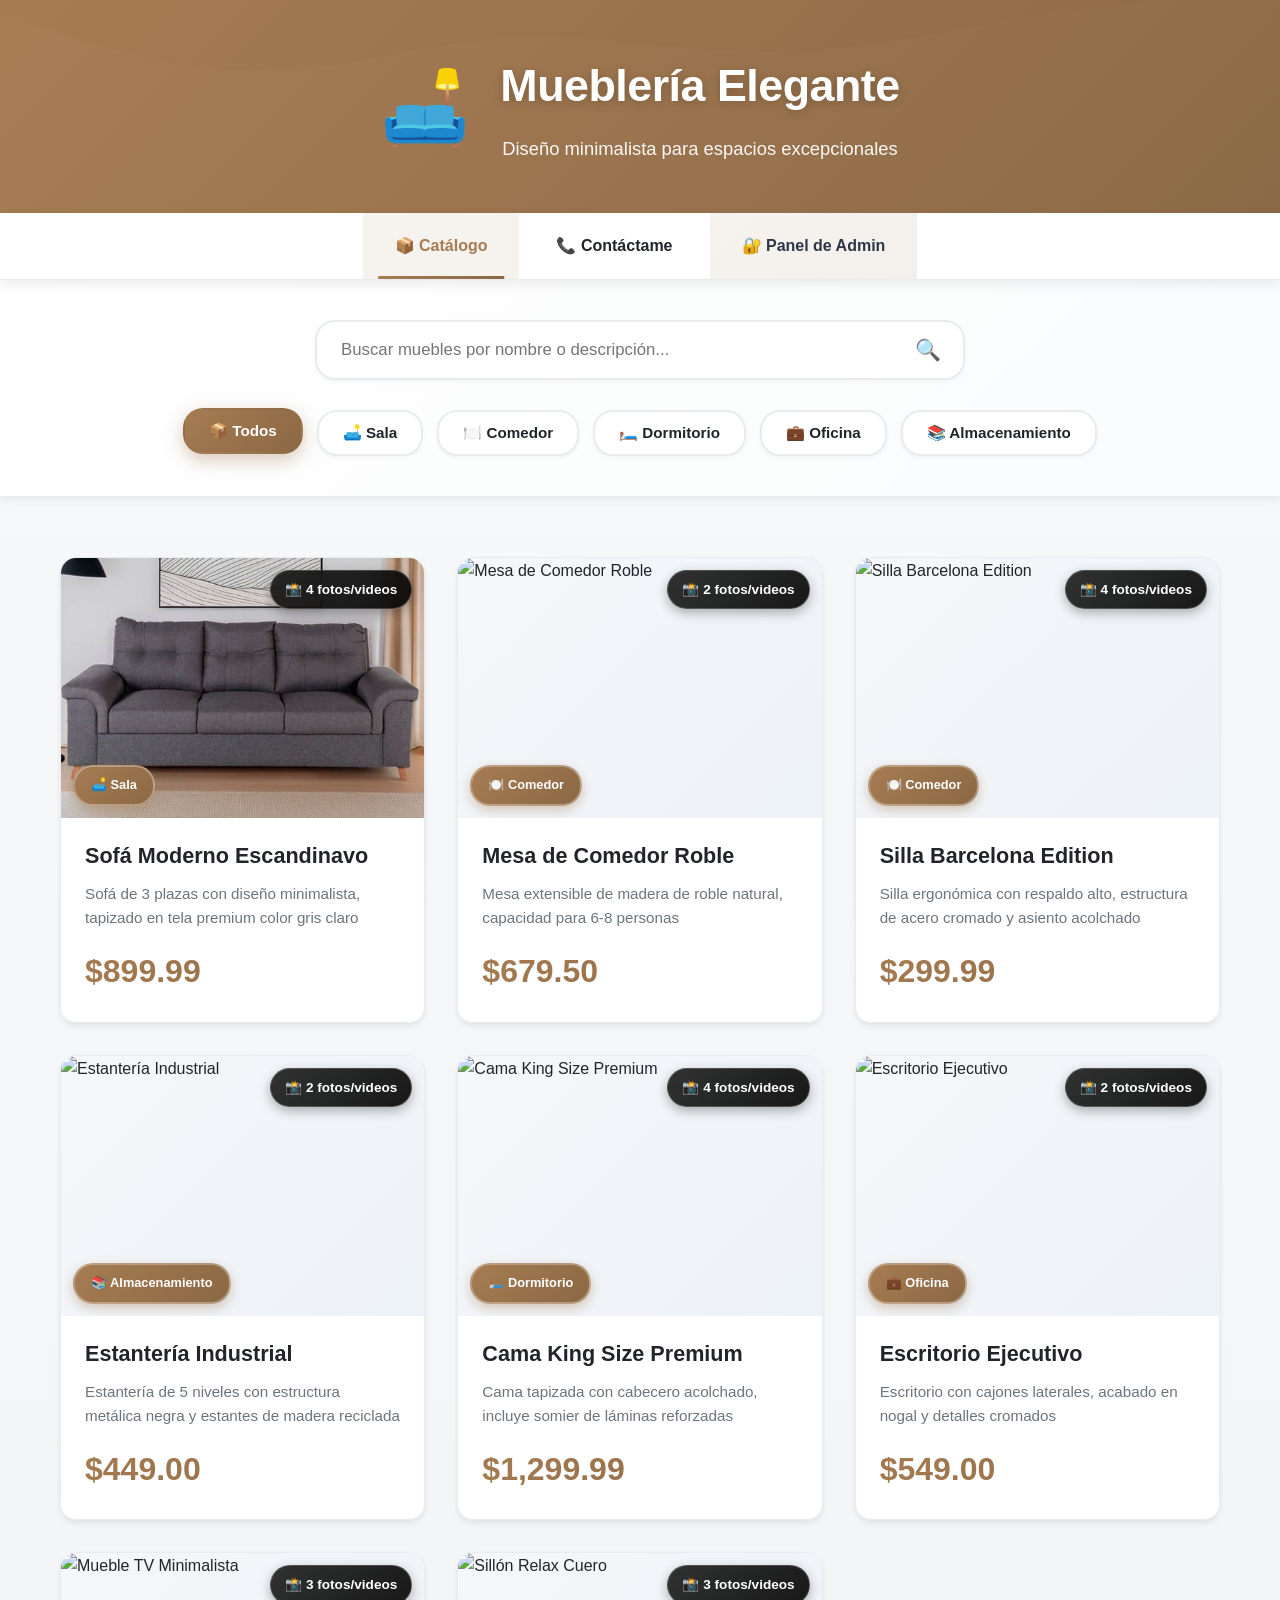
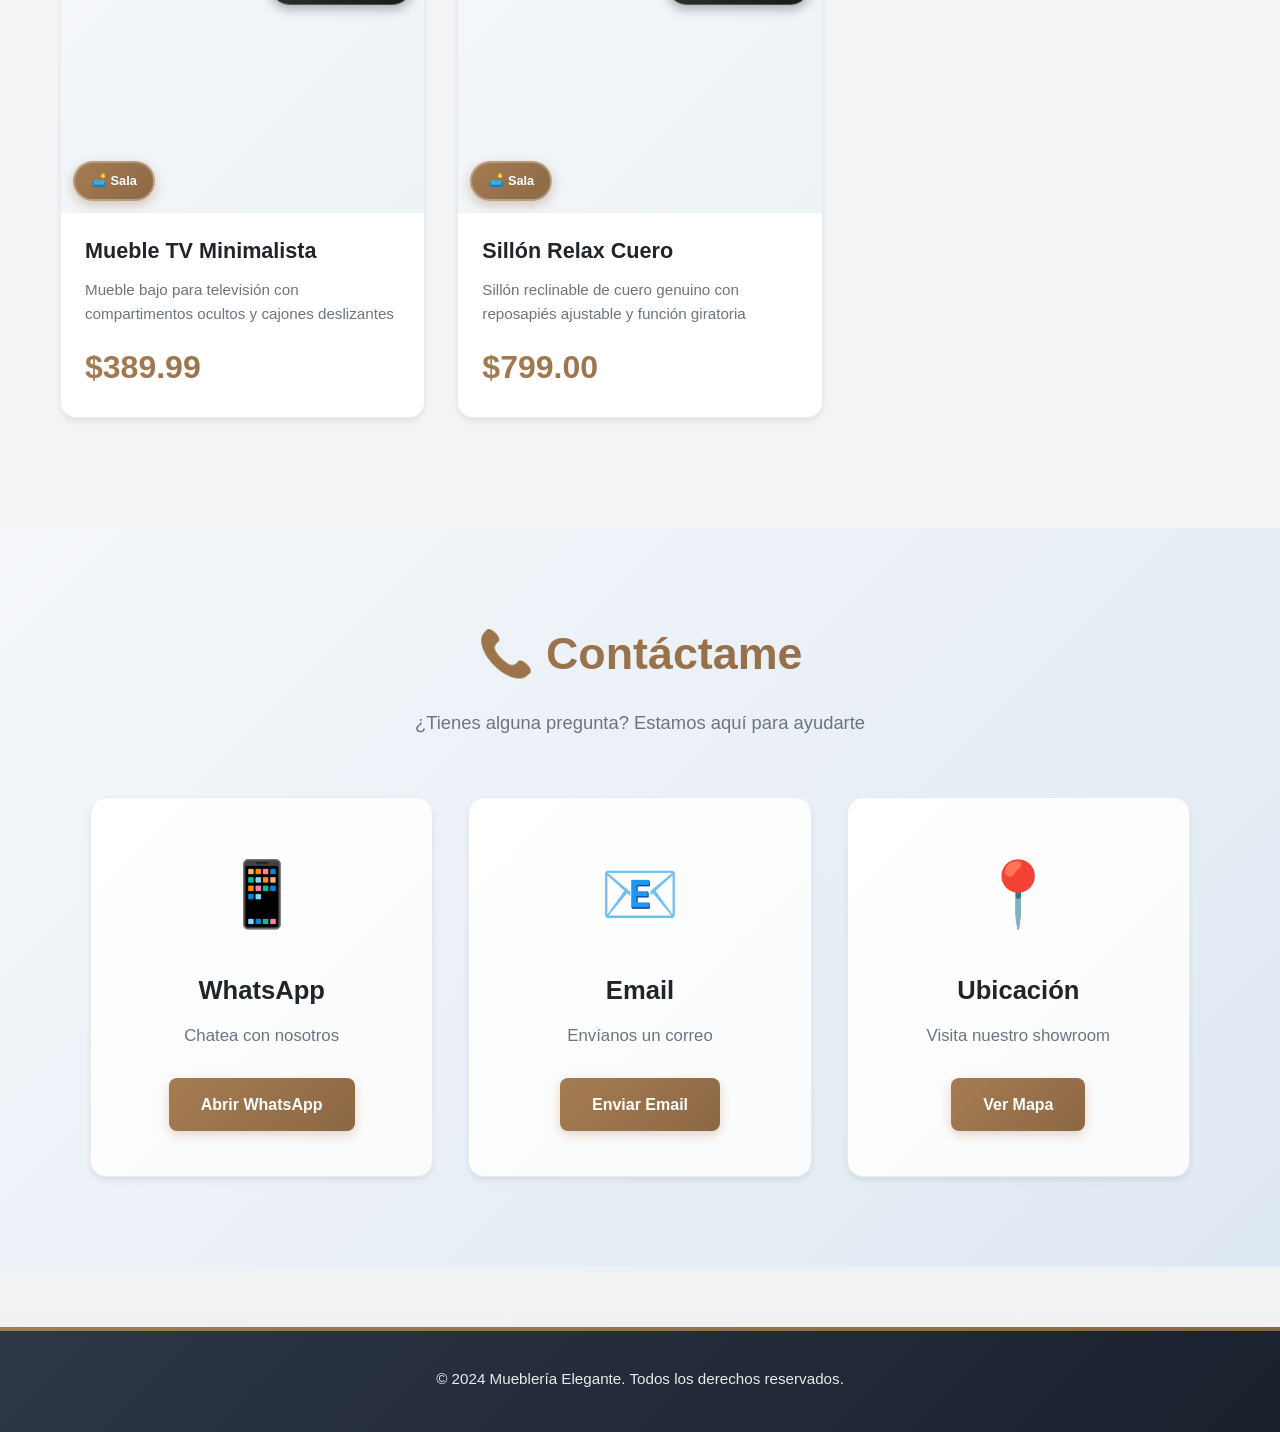
==== index.html @ bec42046 "Initial commit" ====
<!DOCTYPE html>
<html lang="es">
<head>
    <meta charset="UTF-8">
    <meta name="viewport" content="width=device-width, initial-scale=1.0">
    <title>Catálogo de Muebles Premium | Diseño & Confort</title>
    <link rel="stylesheet" href="style.css">
</head>
<body>
    <header class="header">
        <div class="container">
            <div class="header-content">
                <!-- Logo de la Tienda -->
                <div class="logo-container">
                    <img src="imagenes/logo.png" alt="Logo Mueblería" class="logo-image" onerror="this.style.display='none'; this.nextElementSibling.style.display='block';">
                    <div class="logo-placeholder" style="display: none;">🛋️</div>
                </div>
                
                <!-- Texto del Header -->
                <div class="header-text">
                    <h1 class="logo">Mueblería Elegante</h1>
                    <p class="tagline">Diseño minimalista para espacios excepcionales</p>
                </div>
            </div>
        </div>
    </header>

    <!-- Barra de Navegación -->
    <nav class="navbar">
        <div class="container">
            <ul class="nav-menu">
                <li><a href="#catalogo" class="nav-link active">📦 Catálogo</a></li>
                <li><a href="#contacto" class="nav-link">📞 Contáctame</a></li>
                <li><a href="#" id="btnAdmin" class="nav-link nav-admin">🔐 Panel de Admin</a></li>
            </ul>
        </div>
    </nav>

    <section class="search-section">
        <div class="container">
            <div class="search-box">
                <input 
                    type="text" 
                    id="searchInput" 
                    placeholder="Buscar muebles por nombre o descripción..." 
                    class="search-input"
                >
                <span class="search-icon">🔍</span>
            </div>
            
            <!-- Filtro de Categorías -->
            <div class="filter-categories">
                <button class="category-btn active" data-category="todos">
                    📦 Todos
                </button>
                <button class="category-btn" data-category="Sala">
                    🛋️ Sala
                </button>
                <button class="category-btn" data-category="Comedor">
                    🍽️ Comedor
                </button>
                <button class="category-btn" data-category="Dormitorio">
                    🛏️ Dormitorio
                </button>
                <button class="category-btn" data-category="Oficina">
                    💼 Oficina
                </button>
                <button class="category-btn" data-category="Almacenamiento">
                    📚 Almacenamiento
                </button>
            </div>
        </div>
    </section>

    <main class="main-content" id="catalogo">
        <div class="container">
            <!-- Animación de Carga -->
            <div id="loadingScreen" class="loading-screen">
                <div class="loading-content">
                    <div class="spinner"></div>
                    <p class="loading-text">Cargando catálogo...</p>
                    <p class="loading-subtext">📊 Conectando con Google Sheets</p>
                </div>
            </div>
            
            <div id="catalogoMuebles" class="catalogo-grid">
                <!-- Los muebles se cargarán dinámicamente aquí -->
            </div>
            <div id="noResults" class="no-results" style="display: none;">
                <p>No se encontraron muebles que coincidan con tu búsqueda.</p>
            </div>
        </div>
    </main>

    <!-- Modal de Galería -->
    <div id="modalGaleria" class="modal-overlay">
        <div class="modal-container">
            <button class="modal-close" id="closeModal" aria-label="Cerrar">
                <span>×</span>
            </button>
            
            <div class="modal-content">
                <!-- Información del Producto -->
                <div class="modal-info">
                    <h2 id="modalNombre" class="modal-nombre"></h2>
                    <p id="modalDescripcion" class="modal-descripcion"></p>
                    <div id="modalPrecio" class="modal-precio"></div>
                </div>

                <!-- Galería/Slider -->
                <div class="modal-galeria">
                    <button class="galeria-btn galeria-btn-prev" id="btnPrev" aria-label="Anterior">
                        ‹
                    </button>
                    
                    <div class="galeria-main" id="galeriaMain">
                        <!-- Imágenes y videos se cargarán aquí dinámicamente -->
                    </div>
                    
                    <button class="galeria-btn galeria-btn-next" id="btnNext" aria-label="Siguiente">
                        ›
                    </button>
                    
                    <!-- Indicadores -->
                    <div class="galeria-indicadores" id="galeriaIndicadores"></div>
                </div>

                <!-- Botón de WhatsApp -->
                <div class="modal-actions">
                    <a 
                        href="#" 
                        id="modalWhatsapp" 
                        target="_blank" 
                        class="btn-whatsapp btn-whatsapp-large"
                        rel="noopener noreferrer"
                    >
                        📱 Consultar por WhatsApp
                    </a>
                </div>
            </div>
        </div>
    </div>

    <!-- Modal de Login -->
    <div id="modalLogin" class="modal-overlay modal-login">
        <div class="modal-container modal-login-container">
            <button class="modal-close" id="closeLogin" aria-label="Cerrar">
                <span>×</span>
            </button>
            
            <div class="login-content">
                <h2 class="login-title">🔐 Panel de Administración</h2>
                <p class="login-subtitle">Ingresa tus credenciales</p>
                
                <form id="formLogin" class="login-form">
                    <div class="form-group">
                        <label for="loginUsuario">👤 Usuario</label>
                        <input 
                            type="text" 
                            id="loginUsuario" 
                            placeholder="Ingresa tu usuario"
                            autocomplete="username"
                            required
                        >
                    </div>
                    
                    <div class="form-group">
                        <label for="loginPassword">🔑 Contraseña</label>
                        <input 
                            type="password" 
                            id="loginPassword" 
                            placeholder="Ingresa tu contraseña"
                            autocomplete="current-password"
                            required
                        >
                    </div>
                    
                    <div id="loginError" class="login-error" style="display: none;">
                        ❌ Credenciales incorrectas
                    </div>
                    
                    <button type="submit" class="btn-login">
                        ✅ Ingresar al Panel
                    </button>
                </form>
                
                <div class="login-hint">
                    <small>💡 Credenciales de prueba: admin / admin123</small>
                </div>
            </div>
        </div>
    </div>

    <!-- Sección de Contacto -->
    <section id="contacto" class="contacto-section">
        <div class="container">
            <h2 class="contacto-title">📞 Contáctame</h2>
            <p class="contacto-subtitle">¿Tienes alguna pregunta? Estamos aquí para ayudarte</p>
            
            <div class="contacto-grid">
                <div class="contacto-card">
                    <div class="contacto-icon">
                        📱
                    </div>
                    <h3>WhatsApp</h3>
                    <p>Chatea con nosotros</p>
                    <a href="https://wa.me/1234567890" target="_blank" rel="noopener noreferrer" class="btn-contacto">
                        Abrir WhatsApp
                    </a>
                </div>
                
                <div class="contacto-card">
                    <div class="contacto-icon">
                        📧
                    </div>
                    <h3>Email</h3>
                    <p>Envíanos un correo</p>
                    <a href="mailto:contacto@muebleria.com" class="btn-contacto">
                        Enviar Email
                    </a>
                </div>
                
                <div class="contacto-card">
                    <div class="contacto-icon">
                        📍
                    </div>
                    <h3>Ubicación</h3>
                    <p>Visita nuestro showroom</p>
                    <a href="#" class="btn-contacto">
                        Ver Mapa
                    </a>
                </div>
            </div>
        </div>
    </section>

    <footer class="footer">
        <div class="container">
            <p>&copy; 2024 Mueblería Elegante. Todos los derechos reservados.</p>
        </div>
    </footer>

    <script src="app.js"></script>
</body>
</html>
---- style.css ----
/* Reset y Variables */
* {
    margin: 0;
    padding: 0;
    box-sizing: border-box;
}

:root {
    --color-fondo: #F8F9FA;
    --color-blanco: #FFFFFF;
    --color-texto: #212529;
    --color-texto-claro: #6C757D;
    --color-acento: #A67C52;
    --color-acento-hover: #8B6844;
    --color-acento-light: rgba(166, 124, 82, 0.1);
    --color-whatsapp: #25D366;
    --color-border: #E9ECEF;
    --color-overlay: rgba(0, 0, 0, 0.9);
    --sombra-card: 0 4px 6px rgba(0, 0, 0, 0.05), 0 2px 4px rgba(0, 0, 0, 0.03);
    --sombra-card-hover: 0 20px 25px -5px rgba(0, 0, 0, 0.1), 0 10px 10px -5px rgba(0, 0, 0, 0.04);
    --sombra-hover: 0 10px 30px rgba(0, 0, 0, 0.12);
    --sombra-modal: 0 20px 60px rgba(0, 0, 0, 0.4);
    --transition: all 0.3s cubic-bezier(0.4, 0, 0.2, 1);
    --radius: 16px;
    --radius-sm: 8px;
    --radius-lg: 20px;
}

body {
    font-family: -apple-system, BlinkMacSystemFont, 'Segoe UI', 'Roboto', 'Oxygen', 'Ubuntu', 'Cantarell', sans-serif;
    background: linear-gradient(to bottom, #F8F9FA 0%, #F0F1F3 100%);
    color: var(--color-texto);
    line-height: 1.6;
    min-height: 100vh;
}

body.modal-open {
    overflow: hidden;
}

.container {
    max-width: 1200px;
    margin: 0 auto;
    padding: 0 20px;
}

/* Header */
.header {
    background: linear-gradient(135deg, #A67C52 0%, #8B6844 100%);
    color: var(--color-blanco);
    padding: 50px 20px;
    text-align: center;
    box-shadow: 0 10px 30px rgba(166, 124, 82, 0.3);
    position: relative;
    overflow: hidden;
}

.header::before {
    content: '';
    position: absolute;
    top: 0;
    left: 0;
    right: 0;
    bottom: 0;
    background: url('data:image/svg+xml,<svg xmlns="http://www.w3.org/2000/svg" viewBox="0 0 1440 320"><path fill="rgba(255,255,255,0.05)" d="M0,96L48,112C96,128,192,160,288,160C384,160,480,128,576,122.7C672,117,768,139,864,138.7C960,139,1056,117,1152,101.3C1248,85,1344,75,1392,69.3L1440,64L1440,320L1392,320C1344,320,1248,320,1152,320C1056,320,960,320,864,320C768,320,672,320,576,320C480,320,384,320,288,320C192,320,96,320,48,320L0,320Z"></path></svg>') no-repeat bottom;
    background-size: cover;
    opacity: 0.3;
    animation: wave 15s ease-in-out infinite;
}

@keyframes wave {
    0%, 100% { transform: translateY(0); }
    50% { transform: translateY(-10px); }
}

.header-content {
    display: flex;
    align-items: center;
    justify-content: center;
    gap: 30px;
    flex-wrap: wrap;
    position: relative;
    z-index: 1;
}

.logo-container {
    display: flex;
    align-items: center;
    justify-content: center;
    flex-shrink: 0;
}

.logo-image {
    height: 90px;
    width: auto;
    max-width: 220px;
    object-fit: contain;
    filter: drop-shadow(0 4px 12px rgba(0, 0, 0, 0.3));
    background-color: rgba(255, 255, 255, 0.12);
    padding: 12px;
    border-radius: var(--radius);
    transition: var(--transition);
    border: 2px solid rgba(255, 255, 255, 0.2);
}

.logo-image:hover {
    transform: scale(1.08) rotate(-2deg);
    background-color: rgba(255, 255, 255, 0.18);
    border-color: rgba(255, 255, 255, 0.4);
    box-shadow: 0 8px 20px rgba(0, 0, 0, 0.3);
}

.logo-placeholder {
    font-size: 4.5rem;
    line-height: 1;
    opacity: 0.95;
    animation: float 3s ease-in-out infinite;
}

@keyframes float {
    0%, 100% { transform: translateY(0); }
    50% { transform: translateY(-10px); }
}

.header-text {
    text-align: center;
    position: relative;
    z-index: 1;
}

.logo {
    font-size: 2.8rem;
    font-weight: 700;
    letter-spacing: -0.5px;
    margin-bottom: 12px;
    text-shadow: 0 2px 10px rgba(0, 0, 0, 0.2);
}

.tagline {
    font-size: 1.15rem;
    opacity: 0.95;
    font-weight: 400;
}

/* Navbar */
.navbar {
    background-color: var(--color-blanco);
    box-shadow: 0 4px 12px rgba(0, 0, 0, 0.08);
    position: sticky;
    top: 0;
    z-index: 100;
    border-bottom: 1px solid var(--color-border);
    backdrop-filter: blur(10px);
}

.nav-menu {
    list-style: none;
    display: flex;
    justify-content: center;
    align-items: center;
    padding: 0;
    margin: 0;
    gap: 5px;
}

.nav-link {
    display: block;
    padding: 20px 32px;
    text-decoration: none;
    color: var(--color-texto);
    font-weight: 600;
    font-size: 1rem;
    transition: var(--transition);
    position: relative;
    border-radius: 0;
}

.nav-link::after {
    content: '';
    position: absolute;
    bottom: 0;
    left: 50%;
    width: 0;
    height: 3px;
    background: linear-gradient(90deg, #A67C52 0%, #8B6844 100%);
    transform: translateX(-50%);
    transition: width 0.3s ease;
}

.nav-link:hover {
    background-color: var(--color-acento-light);
    color: var(--color-acento);
}

.nav-link:hover::after {
    width: 80%;
}

.nav-link.active {
    color: var(--color-acento);
    background-color: var(--color-acento-light);
}

.nav-link.active::after {
    width: 80%;
}

.nav-admin {
    color: #2d3748;
    font-weight: 700;
    background: linear-gradient(135deg, rgba(166, 124, 82, 0.1) 0%, rgba(139, 104, 68, 0.1) 100%);
}

.nav-admin:hover {
    background: linear-gradient(135deg, #A67C52 0%, #8B6844 100%);
    color: var(--color-blanco);
}

.nav-admin:hover::after {
    display: none;
}

/* Sección de Búsqueda */
.search-section {
    background: linear-gradient(135deg, var(--color-blanco) 0%, #fafbfc 100%);
    padding: 40px 20px;
    box-shadow: 0 4px 8px rgba(0, 0, 0, 0.06);
    border-bottom: 1px solid var(--color-border);
}

.search-box {
    position: relative;
    max-width: 650px;
    margin: 0 auto 30px;
}

.search-input {
    width: 100%;
    padding: 18px 60px 18px 24px;
    font-size: 1.05rem;
    border: 2px solid var(--color-border);
    border-radius: var(--radius-lg);
    outline: none;
    transition: var(--transition);
    background-color: var(--color-blanco);
    box-shadow: 0 2px 4px rgba(0, 0, 0, 0.04);
}

.search-input:focus {
    border-color: var(--color-acento);
    box-shadow: 0 0 0 4px var(--color-acento-light), 0 4px 12px rgba(166, 124, 82, 0.1);
    transform: translateY(-1px);
}

.search-icon {
    position: absolute;
    right: 24px;
    top: 50%;
    transform: translateY(-50%);
    font-size: 1.3rem;
    pointer-events: none;
    color: var(--color-texto-claro);
    transition: var(--transition);
}

.search-input:focus + .search-icon {
    color: var(--color-acento);
}

/* Filtro de Categorías */
.filter-categories {
    display: flex;
    justify-content: center;
    gap: 14px;
    flex-wrap: wrap;
    margin-top: 24px;
}

.category-btn {
    padding: 12px 24px;
    background: var(--color-blanco);
    border: 2px solid var(--color-border);
    border-radius: var(--radius-lg);
    font-size: 0.95rem;
    font-weight: 600;
    color: var(--color-texto);
    cursor: pointer;
    transition: var(--transition);
    display: inline-flex;
    align-items: center;
    gap: 8px;
    box-shadow: 0 2px 4px rgba(0, 0, 0, 0.04);
    position: relative;
    overflow: hidden;
}

.category-btn::before {
    content: '';
    position: absolute;
    top: 0;
    left: -100%;
    width: 100%;
    height: 100%;
    background: linear-gradient(90deg, transparent, rgba(166, 124, 82, 0.1), transparent);
    transition: left 0.5s ease;
}

.category-btn:hover::before {
    left: 100%;
}

.category-btn:hover {
    background-color: var(--color-blanco);
    border-color: var(--color-acento);
    transform: translateY(-3px);
    box-shadow: 0 6px 16px rgba(166, 124, 82, 0.2);
    color: var(--color-acento);
}

.category-btn.active {
    background: linear-gradient(135deg, #A67C52 0%, #8B6844 100%);
    border-color: transparent;
    color: var(--color-blanco);
    box-shadow: 0 6px 18px rgba(166, 124, 82, 0.4);
    transform: translateY(-2px);
}

.category-btn.active::before {
    display: none;
}

/* Contenido Principal */
.main-content {
    padding: 60px 20px;
}

/* Pantalla de Carga */
.loading-screen {
    display: flex;
    justify-content: center;
    align-items: center;
    min-height: 450px;
    padding: 50px;
    opacity: 1;
    transition: opacity 0.4s ease;
}

.loading-screen.hidden {
    opacity: 0;
    pointer-events: none;
}

.loading-content {
    text-align: center;
    animation: fadeInUp 0.7s ease;
}

@keyframes fadeInUp {
    from {
        opacity: 0;
        transform: translateY(30px);
    }
    to {
        opacity: 1;
        transform: translateY(0);
    }
}

.spinner {
    width: 70px;
    height: 70px;
    margin: 0 auto 24px;
    border: 5px solid var(--color-acento-light);
    border-top: 5px solid var(--color-acento);
    border-radius: 50%;
    animation: spin 1s cubic-bezier(0.68, -0.55, 0.265, 1.55) infinite;
    box-shadow: 0 4px 12px rgba(166, 124, 82, 0.2);
}

@keyframes spin {
    0% { transform: rotate(0deg); }
    100% { transform: rotate(360deg); }
}

.loading-text {
    font-size: 1.4rem;
    color: var(--color-texto);
    font-weight: 700;
    margin-bottom: 10px;
    background: linear-gradient(135deg, #A67C52 0%, #8B6844 100%);
    -webkit-background-clip: text;
    -webkit-text-fill-color: transparent;
    background-clip: text;
}

.loading-subtext {
    font-size: 1rem;
    color: var(--color-texto-claro);
    opacity: 0.9;
    animation: pulse 1.8s ease-in-out infinite;
}

@keyframes pulse {
    0%, 100% { opacity: 0.6; transform: scale(1); }
    50% { opacity: 1; transform: scale(1.02); }
}

/* Grid de Catálogo */
.catalogo-grid {
    display: grid;
    grid-template-columns: repeat(auto-fill, minmax(300px, 1fr));
    gap: 32px;
    margin-bottom: 50px;
    animation: fadeIn 0.6s ease;
}

@keyframes fadeIn {
    from {
        opacity: 0;
        transform: translateY(20px);
    }
    to {
        opacity: 1;
        transform: translateY(0);
    }
}

/* Tarjetas de Producto */
.mueble-card {
    background: linear-gradient(135deg, var(--color-blanco) 0%, #fafbfc 100%);
    border-radius: var(--radius);
    overflow: hidden;
    box-shadow: var(--sombra-card);
    transition: var(--transition);
    display: flex;
    flex-direction: column;
    cursor: pointer;
    position: relative;
    border: 1px solid var(--color-border);
}

.mueble-card::before {
    content: '';
    position: absolute;
    top: 0;
    left: 0;
    right: 0;
    bottom: 0;
    background: linear-gradient(135deg, rgba(166, 124, 82, 0.05) 0%, rgba(139, 104, 68, 0.05) 100%);
    opacity: 0;
    transition: var(--transition);
    pointer-events: none;
    z-index: 1;
}

.mueble-card:hover::before {
    opacity: 1;
}

.mueble-card:hover {
    transform: translateY(-10px);
    box-shadow: var(--sombra-card-hover);
    border-color: rgba(166, 124, 82, 0.3);
}

.mueble-card::after {
    content: '🔍 Ver detalles';
    position: absolute;
    top: 50%;
    left: 50%;
    transform: translate(-50%, -50%) scale(0.8);
    background: linear-gradient(135deg, #A67C52 0%, #8B6844 100%);
    color: var(--color-blanco);
    padding: 14px 28px;
    border-radius: var(--radius-sm);
    font-weight: 600;
    font-size: 0.95rem;
    opacity: 0;
    transition: var(--transition);
    pointer-events: none;
    z-index: 10;
    box-shadow: 0 8px 20px rgba(166, 124, 82, 0.4);
}

.mueble-card:hover::after {
    opacity: 1;
    transform: translate(-50%, -50%) scale(1);
}

/* Estandarización de Media */
.mueble-media {
    width: 100%;
    height: 260px;
    position: relative;
    overflow: hidden;
    background: linear-gradient(135deg, #f5f7fa 0%, #edf2f7 100%);
}

.mueble-media img {
    width: 100%;
    height: 100%;
    object-fit: cover;
    display: block;
    transition: transform 0.6s cubic-bezier(0.4, 0, 0.2, 1);
}

.mueble-card:hover .mueble-media img {
    transform: scale(1.1);
    filter: brightness(0.9);
}

.media-badge {
    position: absolute;
    top: 12px;
    right: 12px;
    background: linear-gradient(135deg, rgba(0, 0, 0, 0.8) 0%, rgba(0, 0, 0, 0.9) 100%);
    backdrop-filter: blur(10px);
    color: var(--color-blanco);
    padding: 8px 14px;
    border-radius: var(--radius-lg);
    font-size: 0.85rem;
    font-weight: 600;
    box-shadow: 0 4px 12px rgba(0, 0, 0, 0.3);
    border: 1px solid rgba(255, 255, 255, 0.2);
}

.categoria-badge {
    position: absolute;
    bottom: 12px;
    left: 12px;
    background: linear-gradient(135deg, #A67C52 0%, #8B6844 100%);
    color: var(--color-blanco);
    padding: 8px 16px;
    border-radius: var(--radius-lg);
    font-size: 0.8rem;
    font-weight: 600;
    box-shadow: 0 4px 12px rgba(166, 124, 82, 0.4);
    backdrop-filter: blur(10px);
    border: 2px solid rgba(255, 255, 255, 0.3);
}

/* Contenido de la Tarjeta */
.mueble-content {
    padding: 24px;
    flex-grow: 1;
    display: flex;
    flex-direction: column;
    position: relative;
    z-index: 2;
    background: var(--color-blanco);
}

.mueble-nombre {
    font-size: 1.35rem;
    font-weight: 600;
    color: var(--color-texto);
    margin-bottom: 12px;
    line-height: 1.3;
    transition: var(--transition);
}

.mueble-card:hover .mueble-nombre {
    color: var(--color-acento);
}

.mueble-descripcion {
    font-size: 0.95rem;
    color: var(--color-texto-claro);
    margin-bottom: 16px;
    line-height: 1.6;
    flex-grow: 1;
    display: -webkit-box;
    -webkit-line-clamp: 3;
    -webkit-box-orient: vertical;
    overflow: hidden;
}

.mueble-precio {
    font-size: 2rem;
    font-weight: 700;
    background: linear-gradient(135deg, #A67C52 0%, #8B6844 100%);
    -webkit-background-clip: text;
    -webkit-text-fill-color: transparent;
    background-clip: text;
    margin-bottom: 0;
}

/* Modal Overlay */
.modal-overlay {
    position: fixed;
    top: 0;
    left: 0;
    width: 100%;
    height: 100%;
    background-color: var(--color-overlay);
    backdrop-filter: blur(8px);
    z-index: 1000;
    display: none;
    align-items: center;
    justify-content: center;
    padding: 20px;
    opacity: 0;
    transition: opacity 0.4s cubic-bezier(0.4, 0, 0.2, 1);
    overflow-y: auto;
}

.modal-overlay.active {
    display: flex;
    opacity: 1;
}

/* Modal Container */
.modal-container {
    background: linear-gradient(135deg, var(--color-blanco) 0%, #fafbfc 100%);
    border-radius: var(--radius-lg);
    max-width: 1100px;
    width: 100%;
    max-height: 92vh;
    overflow-y: auto;
    position: relative;
    box-shadow: var(--sombra-modal);
    transform: scale(0.9) translateY(30px);
    transition: transform 0.4s cubic-bezier(0.4, 0, 0.2, 1);
    border: 1px solid rgba(166, 124, 82, 0.1);
}

.modal-overlay.active .modal-container {
    transform: scale(1) translateY(0);
}

/* Botón Cerrar */
.modal-close {
    position: absolute;
    top: 20px;
    right: 20px;
    width: 45px;
    height: 45px;
    border: none;
    background: linear-gradient(135deg, rgba(0, 0, 0, 0.8) 0%, rgba(0, 0, 0, 0.9) 100%);
    color: var(--color-blanco);
    border-radius: 50%;
    font-size: 2rem;
    cursor: pointer;
    z-index: 10;
    display: flex;
    align-items: center;
    justify-content: center;
    transition: var(--transition);
    line-height: 1;
    box-shadow: 0 4px 12px rgba(0, 0, 0, 0.3);
    border: 2px solid rgba(255, 255, 255, 0.1);
}

.modal-close:hover {
    background: linear-gradient(135deg, #A67C52 0%, #8B6844 100%);
    transform: rotate(90deg) scale(1.1);
    box-shadow: 0 6px 16px rgba(166, 124, 82, 0.4);
}

.modal-close span {
    display: block;
    line-height: 0.8;
}

/* Modal Content */
.modal-content {
    padding: 40px;
}

/* Información del Producto */
.modal-info {
    margin-bottom: 35px;
}

.modal-nombre {
    font-size: 2.2rem;
    font-weight: 700;
    color: var(--color-texto);
    margin-bottom: 18px;
    line-height: 1.2;
}

.modal-descripcion {
    font-size: 1.15rem;
    color: var(--color-texto-claro);
    line-height: 1.7;
    margin-bottom: 20px;
}

.modal-precio {
    font-size: 2.8rem;
    font-weight: 700;
    background: linear-gradient(135deg, #A67C52 0%, #8B6844 100%);
    -webkit-background-clip: text;
    -webkit-text-fill-color: transparent;
    background-clip: text;
    margin-bottom: 16px;
    display: inline-block;
}

.modal-categoria {
    display: inline-block;
    background: linear-gradient(135deg, #A67C52 0%, #8B6844 100%);
    color: var(--color-blanco);
    padding: 10px 20px;
    border-radius: var(--radius-lg);
    font-size: 0.95rem;
    font-weight: 600;
    margin-right: 15px;
    box-shadow: 0 4px 12px rgba(166, 124, 82, 0.3);
}

/* Galería/Slider */
.modal-galeria {
    position: relative;
    margin-bottom: 35px;
}

.galeria-main {
    width: 100%;
    height: 520px;
    position: relative;
    overflow: hidden;
    border-radius: var(--radius);
    background: linear-gradient(135deg, #1a202c 0%, #2d3748 100%);
    box-shadow: 0 8px 24px rgba(0, 0, 0, 0.2);
}

.galeria-item {
    position: absolute;
    top: 0;
    left: 0;
    width: 100%;
    height: 100%;
    opacity: 0;
    transition: opacity 0.6s cubic-bezier(0.4, 0, 0.2, 1);
    display: flex;
    align-items: center;
    justify-content: center;
}

.galeria-item.active {
    opacity: 1;
    z-index: 1;
}

.galeria-item img {
    max-width: 100%;
    max-height: 100%;
    object-fit: contain;
    transition: transform 0.3s ease;
}

.galeria-item img:hover {
    transform: scale(1.02);
}

.galeria-item video {
    max-width: 100%;
    max-height: 100%;
    outline: none;
    border-radius: var(--radius-sm);
}

/* Botones de Navegación */
.galeria-btn {
    position: absolute;
    top: 50%;
    transform: translateY(-50%);
    width: 55px;
    height: 55px;
    background: linear-gradient(135deg, rgba(255, 255, 255, 0.95) 0%, rgba(255, 255, 255, 1) 100%);
    border: none;
    border-radius: 50%;
    font-size: 2rem;
    color: var(--color-texto);
    cursor: pointer;
    z-index: 10;
    transition: var(--transition);
    display: flex;
    align-items: center;
    justify-content: center;
    line-height: 1;
    box-shadow: 0 4px 12px rgba(0, 0, 0, 0.3);
    backdrop-filter: blur(10px);
}

.galeria-btn:hover {
    background: linear-gradient(135deg, #A67C52 0%, #8B6844 100%);
    color: var(--color-blanco);
    transform: translateY(-50%) scale(1.15);
    box-shadow: 0 6px 18px rgba(166, 124, 82, 0.5);
}

.galeria-btn-prev {
    left: 20px;
}

.galeria-btn-next {
    right: 20px;
}

.galeria-btn:disabled {
    opacity: 0.4;
    cursor: not-allowed;
    transform: translateY(-50%) scale(0.95);
}

.galeria-btn:disabled:hover {
    background: rgba(255, 255, 255, 0.95);
    color: var(--color-texto);
    transform: translateY(-50%) scale(0.95);
}

/* Indicadores */
.galeria-indicadores {
    display: flex;
    justify-content: center;
    gap: 12px;
    margin-top: 24px;
    flex-wrap: wrap;
}

.indicador {
    width: 14px;
    height: 14px;
    border-radius: 50%;
    background-color: var(--color-border);
    cursor: pointer;
    transition: var(--transition);
    border: 2px solid transparent;
    padding: 0;
    box-shadow: 0 2px 4px rgba(0, 0, 0, 0.1);
}

.indicador.active {
    background: linear-gradient(135deg, #A67C52 0%, #8B6844 100%);
    transform: scale(1.4);
    border-color: rgba(166, 124, 82, 0.3);
    box-shadow: 0 4px 8px rgba(166, 124, 82, 0.3);
}

.indicador:hover {
    background-color: var(--color-acento);
    transform: scale(1.2);
    border-color: rgba(166, 124, 82, 0.2);
}

/* Acciones del Modal */
.modal-actions {
    text-align: center;
    margin-top: 30px;
}

.btn-whatsapp {
    display: inline-flex;
    align-items: center;
    justify-content: center;
    gap: 12px;
    background: linear-gradient(135deg, var(--color-whatsapp) 0%, #1da851 100%);
    color: var(--color-blanco);
    padding: 16px 36px;
    border-radius: var(--radius-sm);
    text-decoration: none;
    font-weight: 700;
    font-size: 1.05rem;
    transition: var(--transition);
    border: none;
    box-shadow: 0 6px 18px rgba(37, 211, 102, 0.4);
    position: relative;
    overflow: hidden;
}

.btn-whatsapp::before {
    content: '';
    position: absolute;
    top: 50%;
    left: 50%;
    width: 0;
    height: 0;
    border-radius: 50%;
    background: rgba(255, 255, 255, 0.2);
    transform: translate(-50%, -50%);
    transition: width 0.6s, height 0.6s;
}

.btn-whatsapp:hover::before {
    width: 300px;
    height: 300px;
}

.btn-whatsapp:hover {
    transform: translateY(-3px);
    box-shadow: 0 10px 28px rgba(37, 211, 102, 0.5);
}

.btn-whatsapp:active {
    transform: translateY(-1px);
}

.btn-whatsapp-large {
    padding: 16px 32px;
    font-size: 1.1rem;
}

/* Sin Resultados */
.no-results {
    text-align: center;
    padding: 80px 20px;
    font-size: 1.25rem;
    color: var(--color-texto-claro);
    animation: fadeIn 0.5s ease;
}

/* Footer */
.footer {
    background: linear-gradient(135deg, #2d3748 0%, #1a202c 100%);
    color: var(--color-blanco);
    text-align: center;
    padding: 40px 20px;
    margin-top: 60px;
    position: relative;
    overflow: hidden;
}

.footer::before {
    content: '';
    position: absolute;
    top: 0;
    left: 0;
    right: 0;
    height: 4px;
    background: linear-gradient(90deg, #A67C52 0%, #8B6844 100%);
}

.footer p {
    opacity: 0.9;
    font-size: 0.95rem;
    margin: 0;
}

/* Responsive */
@media (max-width: 768px) {
    .logo {
        font-size: 2.2rem;
    }
    
    .header {
        padding: 45px 20px;
    }

    .catalogo-grid {
        grid-template-columns: repeat(auto-fill, minmax(260px, 1fr));
        gap: 24px;
    }

    .mueble-nombre {
        font-size: 1.2rem;
    }

    .mueble-precio {
        font-size: 1.75rem;
    }
    
    .filter-categories {
        gap: 10px;
    }
    
    .category-btn {
        padding: 10px 18px;
        font-size: 0.9rem;
    }

    .modal-content {
        padding: 28px;
    }

    .modal-nombre {
        font-size: 1.75rem;
    }

    .modal-descripcion {
        font-size: 1.05rem;
    }

    .modal-precio {
        font-size: 2.2rem;
    }
    
    .modal-categoria {
        font-size: 0.85rem;
        padding: 8px 14px;
    }

    .galeria-main {
        height: 380px;
    }

    .galeria-btn {
        width: 48px;
        height: 48px;
        font-size: 1.6rem;
    }

    .galeria-btn-prev {
        left: 12px;
    }

    .galeria-btn-next {
        right: 12px;
    }
    
    .btn-whatsapp {
        padding: 14px 30px;
        font-size: 1rem;
    }
}

@media (max-width: 480px) {
    .header {
        padding: 35px 15px;
    }
    
    .catalogo-grid {
        grid-template-columns: 1fr;
        gap: 20px;
    }

    .search-input {
        font-size: 0.95rem;
        padding: 16px 50px 16px 18px;
    }
    
    .search-section {
        padding: 30px 15px;
    }
    
    .filter-categories {
        gap: 8px;
    }
    
    .category-btn {
        padding: 8px 16px;
        font-size: 0.85rem;
    }
    
    .main-content {
        padding: 40px 15px;
    }

    .modal-overlay {
        padding: 12px;
    }

    .modal-container {
        border-radius: var(--radius);
        max-height: 96vh;
    }

    .modal-content {
        padding: 20px;
    }
    
    .modal-nombre {
        font-size: 1.5rem;
    }
    
    .modal-descripcion {
        font-size: 1rem;
    }
    
    .modal-precio {
        font-size: 2rem;
    }

    .galeria-main {
        height: 300px;
    }
    
    .galeria-btn {
        width: 42px;
        height: 42px;
        font-size: 1.4rem;
    }

    .modal-close {
        top: 12px;
        right: 12px;
        width: 40px;
        height: 40px;
        font-size: 1.8rem;
    }
    
    .btn-whatsapp {
        padding: 14px 26px;
        font-size: 0.95rem;
    }
    
    .loading-screen {
        min-height: 280px;
        padding: 25px;
    }
    
    .spinner {
        width: 55px;
        height: 55px;
    }
    
    .loading-text {
        font-size: 1.15rem;
    }
    
    .loading-subtext {
        font-size: 0.9rem;
    }
    
    .no-results {
        padding: 60px 15px;
        font-size: 1.1rem;
    }
}

/* Modal de Login */
.modal-login {
    z-index: 2000;
}

.modal-login-container {
    max-width: 480px;
    background: linear-gradient(135deg, #A67C52 0%, #8B6844 100%);
    color: var(--color-blanco);
    padding: 0;
    overflow: hidden;
    box-shadow: 0 20px 60px rgba(166, 124, 82, 0.4);
}

.login-content {
    padding: 50px 40px 40px;
}

.login-title {
    font-size: 2rem;
    margin-bottom: 12px;
    text-align: center;
    font-weight: 700;
    text-shadow: 0 2px 10px rgba(0, 0, 0, 0.2);
}

.login-subtitle {
    text-align: center;
    opacity: 0.95;
    margin-bottom: 35px;
    font-size: 1.05rem;
}

.login-form {
    display: flex;
    flex-direction: column;
    gap: 24px;
}

.form-group {
    display: flex;
    flex-direction: column;
    gap: 10px;
}

.form-group label {
    font-weight: 600;
    font-size: 0.95rem;
}

.form-group input {
    padding: 16px 18px;
    border: none;
    border-radius: var(--radius-sm);
    font-size: 1rem;
    background-color: rgba(255, 255, 255, 0.95);
    color: var(--color-texto);
    transition: var(--transition);
    box-shadow: 0 2px 4px rgba(0, 0, 0, 0.1);
}

.form-group input:focus {
    outline: none;
    background-color: var(--color-blanco);
    box-shadow: 0 0 0 4px rgba(255, 255, 255, 0.3), 0 4px 12px rgba(0, 0, 0, 0.15);
    transform: translateY(-1px);
}

.login-error {
    background-color: rgba(255, 0, 0, 0.25);
    color: var(--color-blanco);
    padding: 14px;
    border-radius: var(--radius-sm);
    border: 2px solid rgba(255, 0, 0, 0.5);
    text-align: center;
    font-weight: 600;
    animation: shake 0.5s ease;
}

@keyframes shake {
    0%, 100% { transform: translateX(0); }
    25% { transform: translateX(-10px); }
    75% { transform: translateX(10px); }
}

.btn-login {
    padding: 18px;
    background-color: var(--color-blanco);
    color: #A67C52;
    border: none;
    border-radius: var(--radius-sm);
    font-size: 1.05rem;
    font-weight: 700;
    cursor: pointer;
    transition: var(--transition);
    margin-top: 12px;
    box-shadow: 0 4px 12px rgba(0, 0, 0, 0.15);
}

.btn-login:hover {
    transform: translateY(-3px);
    box-shadow: 0 8px 20px rgba(0, 0, 0, 0.25);
}

.btn-login:active {
    transform: translateY(-1px);
}

.login-hint {
    text-align: center;
    margin-top: 25px;
    padding-top: 25px;
    border-top: 1px solid rgba(255, 255, 255, 0.25);
}

.login-hint small {
    opacity: 0.9;
    font-size: 0.9rem;
}

/* Sección de Contacto */
.contacto-section {
    padding: 90px 20px;
    background: linear-gradient(135deg, #f5f7fa 0%, #dfe9f3 100%);
}

.contacto-title {
    font-size: 2.8rem;
    text-align: center;
    margin-bottom: 18px;
    color: var(--color-texto);
    font-weight: 700;
    background: linear-gradient(135deg, #A67C52 0%, #8B6844 100%);
    -webkit-background-clip: text;
    -webkit-text-fill-color: transparent;
    background-clip: text;
}

.contacto-subtitle {
    text-align: center;
    font-size: 1.15rem;
    color: var(--color-texto-claro);
    margin-bottom: 60px;
}

.contacto-grid {
    display: grid;
    grid-template-columns: repeat(auto-fit, minmax(300px, 1fr));
    gap: 35px;
    max-width: 1100px;
    margin: 0 auto;
}

.contacto-card {
    background: linear-gradient(135deg, var(--color-blanco) 0%, #fafbfc 100%);
    border-radius: var(--radius);
    padding: 45px 35px;
    text-align: center;
    box-shadow: var(--sombra-card);
    transition: var(--transition);
    border: 1px solid var(--color-border);
}

.contacto-card:hover {
    transform: translateY(-10px);
    box-shadow: var(--sombra-card-hover);
    border-color: rgba(166, 124, 82, 0.3);
}

.contacto-icon {
    font-size: 4rem;
    margin-bottom: 24px;
    animation: float 3s ease-in-out infinite;
}

.contacto-card h3 {
    font-size: 1.6rem;
    margin-bottom: 12px;
    color: var(--color-texto);
    font-weight: 600;
}

.contacto-card p {
    color: var(--color-texto-claro);
    margin-bottom: 28px;
    font-size: 1.05rem;
    line-height: 1.6;
}

.btn-contacto {
    display: inline-block;
    padding: 14px 32px;
    background: linear-gradient(135deg, #A67C52 0%, #8B6844 100%);
    color: var(--color-blanco);
    text-decoration: none;
    border-radius: var(--radius-sm);
    font-weight: 600;
    transition: var(--transition);
    box-shadow: 0 4px 12px rgba(166, 124, 82, 0.3);
}

.btn-contacto:hover {
    transform: translateY(-3px);
    box-shadow: 0 8px 20px rgba(166, 124, 82, 0.4);
}

/* Media Queries para Navbar y Contacto */
@media (max-width: 768px) {
    .logo-image {
        height: 70px;
        max-width: 170px;
        padding: 10px;
    }
    
    .logo-placeholder {
        font-size: 3.5rem;
    }
    
    .header-content {
        gap: 24px;
    }
    
    .logo {
        font-size: 2.2rem;
    }
    
    .tagline {
        font-size: 1rem;
    }
    
    .nav-menu {
        flex-wrap: wrap;
        gap: 4px;
    }
    
    .nav-link {
        padding: 16px 24px;
        font-size: 0.95rem;
    }
    
    .contacto-section {
        padding: 70px 20px;
    }
    
    .contacto-title {
        font-size: 2.2rem;
    }
    
    .contacto-subtitle {
        font-size: 1.05rem;
    }
    
    .contacto-grid {
        gap: 24px;
    }
    
    .contacto-card {
        padding: 35px 28px;
    }
    
    .loading-screen {
        min-height: 350px;
        padding: 35px;
    }
    
    .spinner {
        width: 60px;
        height: 60px;
        border-width: 4px;
    }
    
    .loading-text {
        font-size: 1.25rem;
    }
    
    .loading-subtext {
        font-size: 0.95rem;
    }
    
    .login-content {
        padding: 40px 30px 35px;
    }
    
    .login-title {
        font-size: 1.75rem;
    }
    
    .login-subtitle {
        font-size: 1rem;
    }
}

@media (max-width: 480px) {
    .header-content {
        flex-direction: column;
        gap: 18px;
    }
    
    .logo-image {
        height: 55px;
        max-width: 130px;
        padding: 8px;
    }
    
    .logo-placeholder {
        font-size: 2.8rem;
    }
    
    .logo {
        font-size: 1.75rem;
    }
    
    .tagline {
        font-size: 0.9rem;
    }
    
    .nav-menu {
        flex-direction: row;
        flex-wrap: nowrap;
        gap: 3px;
        justify-content: center;
    }
    
    .nav-link {
        text-align: center;
        padding: 14px 12px;
        font-size: 0.85rem;
    }
    
    .nav-link::after {
        display: block;
    }
    
    .nav-link.active {
        background: linear-gradient(135deg, rgba(166, 124, 82, 0.1) 0%, rgba(139, 104, 68, 0.1) 100%);
    }
    
    .contacto-section {
        padding: 50px 15px;
    }
    
    .contacto-title {
        font-size: 1.85rem;
    }
    
    .contacto-subtitle {
        font-size: 0.95rem;
        margin-bottom: 40px;
    }
    
    .contacto-grid {
        gap: 20px;
    }
    
    .contacto-card {
        padding: 30px 24px;
    }
    
    .contacto-icon {
        font-size: 3.2rem;
    }
    
    .contacto-card h3 {
        font-size: 1.4rem;
    }
    
    .contacto-card p {
        font-size: 0.95rem;
    }
    
    .modal-login-container {
        max-width: 96%;
    }
    
    .login-content {
        padding: 30px 24px 28px;
    }
    
    .login-title {
        font-size: 1.6rem;
    }
    
    .login-subtitle {
        font-size: 0.95rem;
    }
    
    .form-group input {
        padding: 14px 16px;
    }
    
    .btn-login {
        padding: 16px;
        font-size: 1rem;
    }
    
    .loading-screen {
        min-height: 280px;
        padding: 25px;
    }
    
    .spinner {
        width: 55px;
        height: 55px;
        border-width: 4px;
    }
    
    .loading-text {
        font-size: 1.1rem;
    }
    
    .loading-subtext {
        font-size: 0.9rem;
    }
}
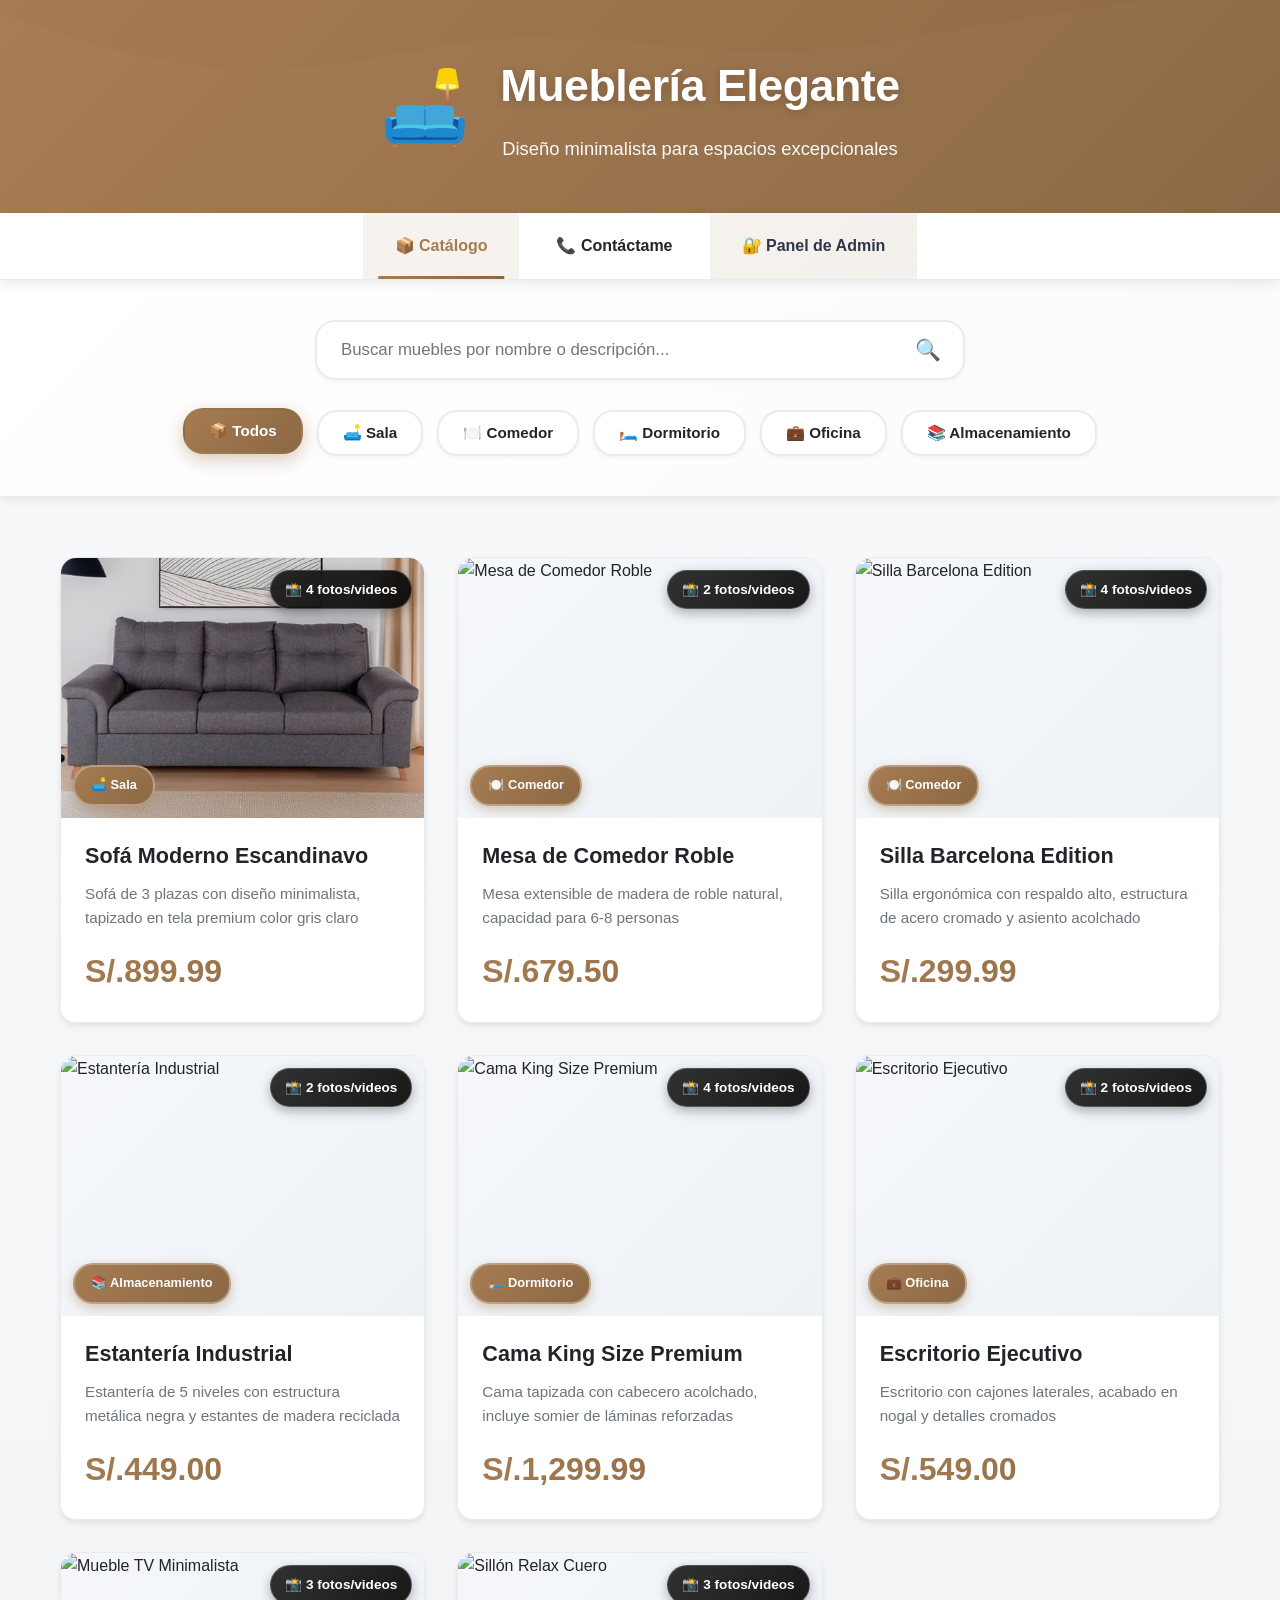
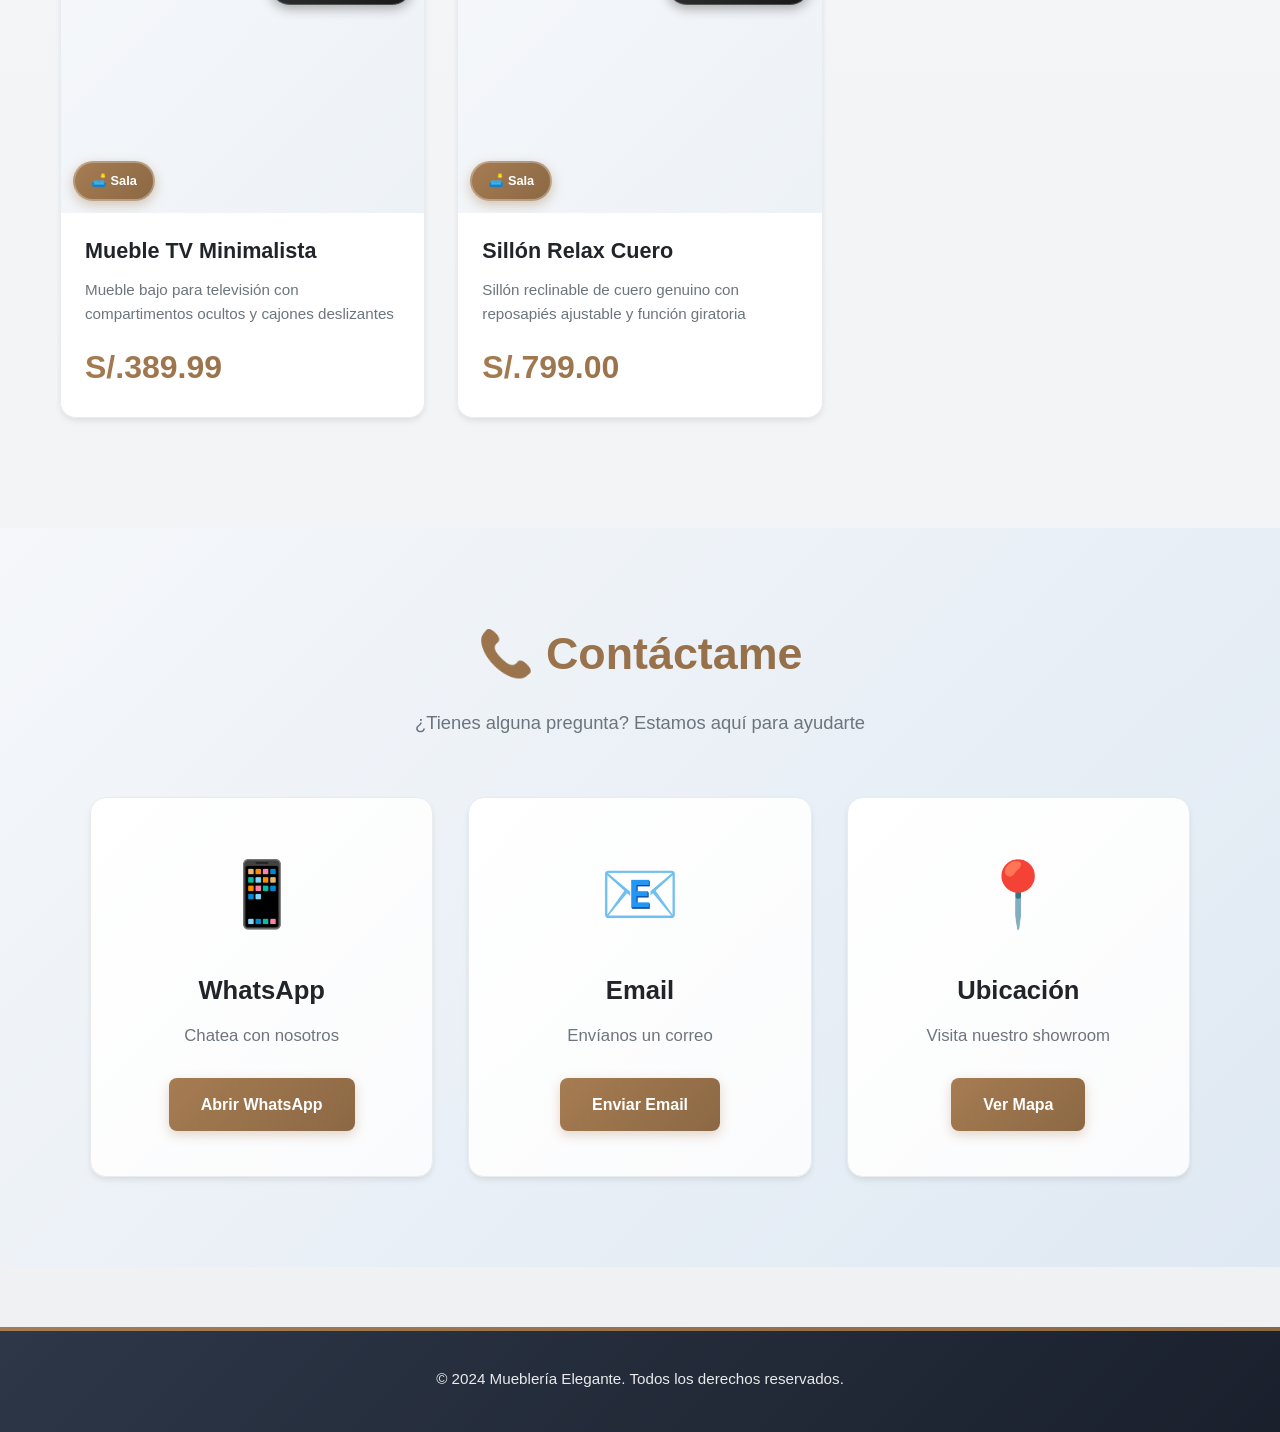
==== commit 511ead6d: "Add favicon link to index.html" ====
--- a/index.html
+++ b/index.html
@@ -3,6 +3,7 @@
 <head>
     <meta charset="UTF-8">
     <meta name="viewport" content="width=device-width, initial-scale=1.0">
+     <link rel="icon" type="png" href="imagenes/sofa.png" />
     <title>Catálogo de Muebles Premium | Diseño & Confort</title>
     <link rel="stylesheet" href="style.css">
 </head>
